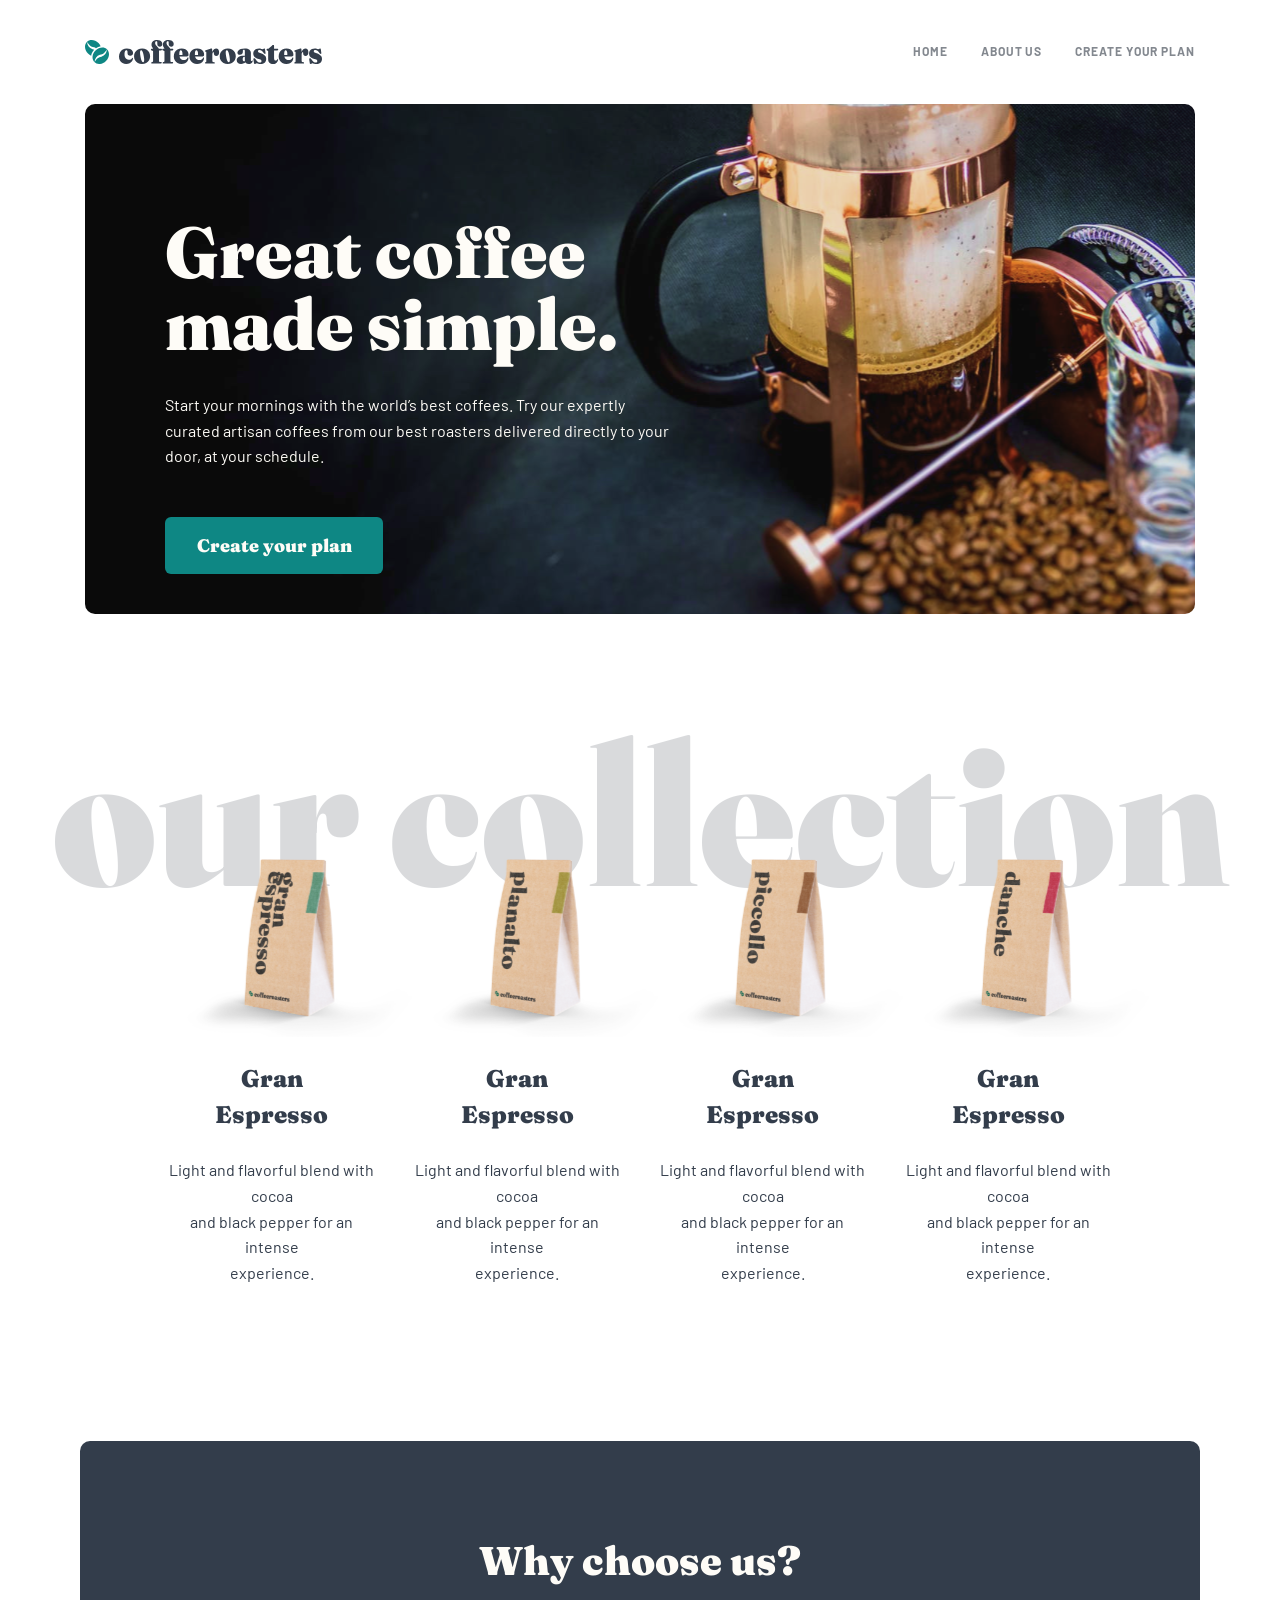
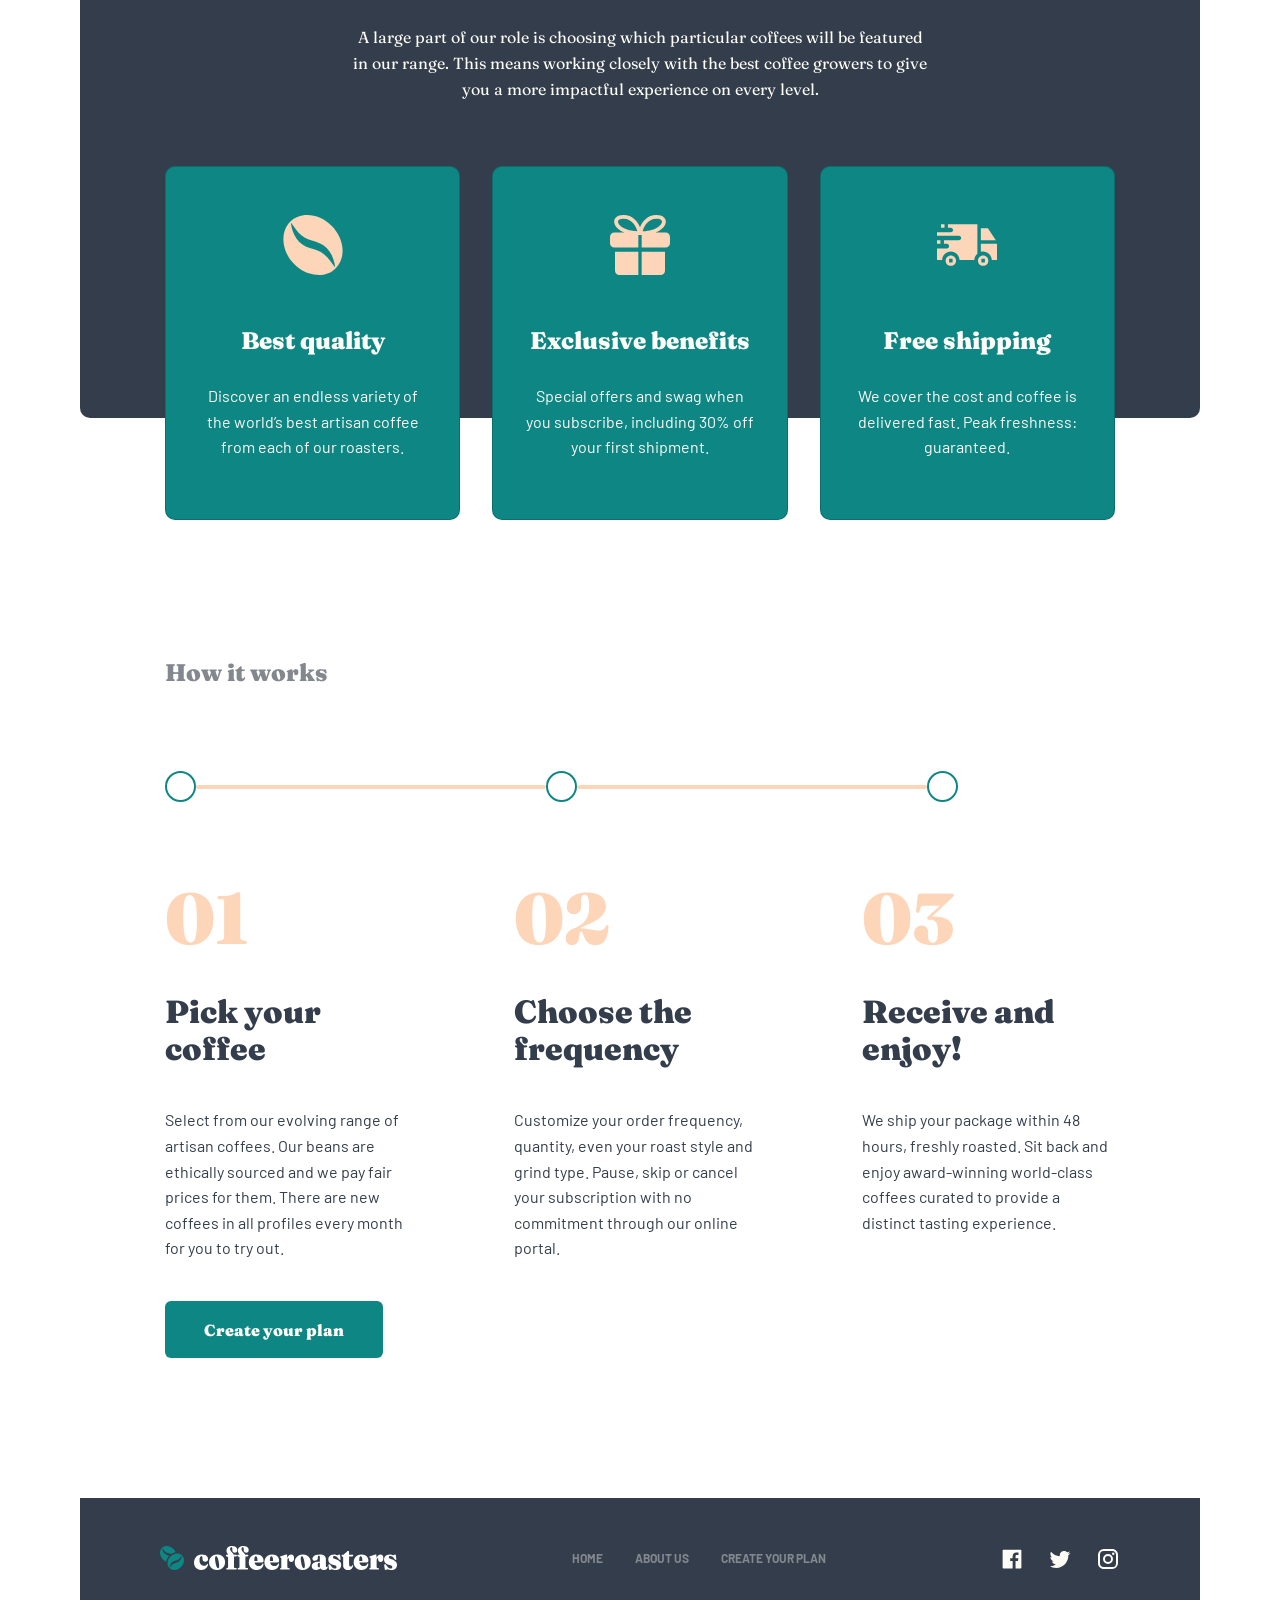
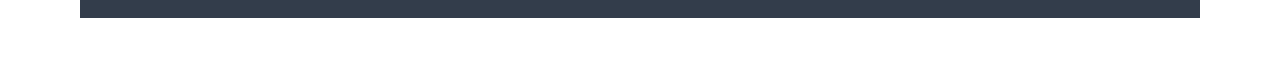
==== index.html @ 0d8c2d9e "first cpmmit" ====
<!DOCTYPE html>
<html lang="en">
<head>
    <meta charset="UTF-8">
    <meta name="viewport" content="width=device-width, initial-scale=1.0">
    <title>HOME</title>
    <link rel="stylesheet" href="https://cdn.jsdelivr.net/npm/bootstrap@5.3.3/dist/css/bootstrap.min.css">
    <link rel="stylesheet" href="./style/style.css">
</head>
<body>
    <header>
        <img src="./images/Logo.svg" alt="">
        <nav>
            <a href="./index.html">HOME</a>
            <a href="./pages/About.html" target="_blank">ABOUT US</a>
            <a href="./pages/create.html" target="_blank">Create your plan</a>
        </nav>
        <svg xmlns="http://www.w3.org/2000/svg" width="1em" height="1em" viewBox="0 0 24 24">
            <path d="M0 0h24v24H0z" fill="none" />
            <path fill="none" stroke="currentColor" stroke-linecap="round" stroke-linejoin="round" stroke-width="2" d="M4 6h16M4 12h16M4 18h16" />
        </svg>

    </header>
    <!-- end header -->
    <section class="section-1">
        <img class="img-desktop-s1" src="./images/Bitmap.svg" alt="">
        <img class="img-992-s1" src="./images/ramdan.png" alt="">
        <img class="img-768-s1" src="./images/ramdan-2.png" alt="">
        <div>
            <h2>Great coffee <br> made simple.</h2>
            <p>Start your mornings with the world’s best coffees. Try our expertly <br> curated artisan coffees from our best roasters delivered directly to your <br> door, at your schedule.</p>
            <button>Create your plan</button>
        </div>
        
    </section>
    <!-- end section-1 -->
    <section class="section-2">
        <h2>our collection</h2>
        <div class="products">
            <div class="product">
                <img src="./images/Coffee01.svg" alt="">
                <div>
                    <h3>Gran Espresso</h3>
                    <p>Light and flavorful blend with cocoa <br> and black pepper for an intense <br> experience.</p>
                </div>
            </div>
            <div class="product">
                <img src="./images/Coffee02.svg" alt="">
                <div>
                    <h3>Gran Espresso</h3>
                    <p>Light and flavorful blend with cocoa <br> and black pepper for an intense <br> experience.</p>
                </div>
            </div>
            <div class="product">
                <img src="./images/Coffee03.svg" alt="">
                <div>
                    <h3>Gran Espresso</h3>
                    <p>Light and flavorful blend with cocoa <br> and black pepper for an intense <br> experience.</p>
                </div>
            </div>
            <div class="product">
                <img src="./images/Coffee04.svg" alt="">
                <div>
                    <h3>Gran Espresso</h3>
                    <p>Light and flavorful blend with cocoa <br> and black pepper for an intense <br> experience.</p>
                </div>
            </div>
        </div>
    </section>
    <!-- end section-2 -->
    <section class="section-3">
        <h2>Why choose us?</h2>
        <p class="p-section-3">A large part of our role is choosing which particular coffees will be featured <br>
            in our range. This means working closely with the best coffee growers to give <br>
            you a more impactful experience on every level.
        </p>
        <div class="parent ">
            <div class="card">
                <div><img src="./images/Shape.svg" alt=""></div>
                <div>
                    <h3>Best quality</h3>
                    <p>Discover an endless variety of the world’s  best artisan coffee from each of our roasters.</p>
                </div>
            </div>
            <div class="card">
                <div><img src="./images/gift.svg" alt=""></div>
                <div>
                    <h3>Exclusive benefits</h3>
                    <p>Special offers and swag when you subscribe, including 30% off your first shipment.</p>
                </div>
            </div>
            <div class="card">
                <div><img src="./images/Combined Shape.svg" alt=""></div>
                <div>
                    <h3>Free shipping</h3>
                    <p>We cover the cost and coffee is delivered fast. Peak freshness: guaranteed.</p>
                </div>
            </div>
        </div>

    </section>
    <!-- end section-3 -->
    <section class="section-4">
        <h2>How it works</h2>
        <div class="parent-1">
            <div class="div-1"></div>
            <div class="div-2"></div>
            <div class="div-1"></div>
            <div class="div-2"></div>
            <div class="div-1"></div>
        </div>
        <div class="parent-2">
            <div>
                <h1>01</h1>
                <h3>Pick your <br> coffee</h3>
                <p>Select from our evolving range of artisan coffees. Our beans are ethically sourced and we pay fair prices for them. There are new coffees in all profiles every month for you to try out.</p>

            </div>
            <div>
                <h1>02</h1>
                <h3>Choose the frequency</h3>
                <p>Customize your order frequency, quantity, even your roast style and grind type. Pause, skip or cancel your subscription with no commitment through our online portal.</p>

            </div>
            <div>
                <h1>03</h1>
                <h3>Receive and enjoy!</h3>
                <p>We ship your package within 48 hours, freshly roasted. Sit back and enjoy award-winning world-class coffees curated to provide a distinct tasting experience.</p>

            </div>
        </div>
        <button>Create your plan</button>
    </section>
    <!-- end section-4 -->
    <section class="section-5">
        <img src="./images/Footer Logo.svg" alt="">
        <nav>
            <a href="./index.html">HOME</a>
            <a href="./pages/About.html" target="_blank">ABOUT US</a>
            <a href="./pages/create.html" target="_blank">Create your plan</a>
        </nav>
        <div>
           <a href="https://www.facebook.com/" target="_blank">
                <svg xmlns="http://www.w3.org/2000/svg" width="1em" height="1em" viewBox="0 0 1024 1024">
                    <path d="M0 0h1024v1024H0z" fill="none" />
                    <path fill="currentColor" d="M880 112H144c-17.7 0-32 14.3-32 32v736c0 17.7 14.3 32 32 32h736c17.7 0 32-14.3 32-32V144c0-17.7-14.3-32-32-32m-92.4 233.5h-63.9c-50.1 0-59.8 23.8-59.8 58.8v77.1h119.6l-15.6 120.7h-104V912H539.2V602.2H434.9V481.4h104.3v-89c0-103.3 63.1-159.6 155.3-159.6c44.2 0 82.1 3.3 93.2 4.8v107.9z" />
                </svg>
            </a>
            <a href="https://x.com/home" target="_blank">
                <svg xmlns="http://www.w3.org/2000/svg" width="1em" height="1em" viewBox="0 0 24 24">
                    <path d="M0 0h24v24H0z" fill="none" />
                    <path fill="currentColor" d="M22.46 6c-.77.35-1.6.58-2.46.69c.88-.53 1.56-1.37 1.88-2.38c-.83.5-1.75.85-2.72 1.05C18.37 4.5 17.26 4 16 4c-2.35 0-4.27 1.92-4.27 4.29c0 .34.04.67.11.98C8.28 9.09 5.11 7.38 3 4.79c-.37.63-.58 1.37-.58 2.15c0 1.49.75 2.81 1.91 3.56c-.71 0-1.37-.2-1.95-.5v.03c0 2.08 1.48 3.82 3.44 4.21a4.2 4.2 0 0 1-1.93.07a4.28 4.28 0 0 0 4 2.98a8.52 8.52 0 0 1-5.33 1.84q-.51 0-1.02-.06C3.44 20.29 5.7 21 8.12 21C16 21 20.33 14.46 20.33 8.79c0-.19 0-.37-.01-.56c.84-.6 1.56-1.36 2.14-2.23" />
                </svg>
            </a>
            <a href="https://www.instagram.com/" target="_blank">
                <svg xmlns="http://www.w3.org/2000/svg" width="1em" height="1em" viewBox="0 0 24 24">
                    <path d="M0 0h24v24H0z" fill="none" />
                    <path fill="currentColor" d="M7.8 2h8.4C19.4 2 22 4.6 22 7.8v8.4a5.8 5.8 0 0 1-5.8 5.8H7.8C4.6 22 2 19.4 2 16.2V7.8A5.8 5.8 0 0 1 7.8 2m-.2 2A3.6 3.6 0 0 0 4 7.6v8.8C4 18.39 5.61 20 7.6 20h8.8a3.6 3.6 0 0 0 3.6-3.6V7.6C20 5.61 18.39 4 16.4 4zm9.65 1.5a1.25 1.25 0 0 1 1.25 1.25A1.25 1.25 0 0 1 17.25 8A1.25 1.25 0 0 1 16 6.75a1.25 1.25 0 0 1 1.25-1.25M12 7a5 5 0 0 1 5 5a5 5 0 0 1-5 5a5 5 0 0 1-5-5a5 5 0 0 1 5-5m0 2a3 3 0 0 0-3 3a3 3 0 0 0 3 3a3 3 0 0 0 3-3a3 3 0 0 0-3-3" />
                </svg>
            </a>
        </div>



    </section>
    <!-- end section-5 -->
    <script src="https://cdn.jsdelivr.net/npm/bootstrap@5.3.3/dist/js/bootstrap.min.js"></script>
</body>
</html>
---- style/style.css ----
@import url('https://fonts.googleapis.com/css2?family=Barlow:ital,wght@0,100;0,200;0,300;0,400;0,500;0,600;0,700;0,800;0,900;1,100;1,200;1,300;1,400;1,500;1,600;1,700;1,800;1,900&display=swap');
@import url('https://fonts.googleapis.com/css2?family=Fraunces:ital,opsz,wght@0,9..144,100..900;1,9..144,100..900&display=swap');
*{
    margin: 0;
    padding: 0;
    box-sizing: border-box;
}
:root{
    --color: #0E8784;
    --font:"Barlow", sans-serif;
    --font-2:"Fraunces", serif;
}
header{
    padding: 40px 85px;
    display: flex;
    justify-content: space-between;
    align-items: center;
}
header nav{
    display: flex;
    gap: 33px;
}
header nav a{
    text-decoration: none;
    font-family: var(--font);
    color: #83888F;
    font-size: 12px;
    font-weight: 700;
    line-height: 130%;
    letter-spacing: .92px;
    text-transform: uppercase;

}
header svg{
    display: none;
}
/* end header */
@media (max-width: 992px){
    header {
        padding: 40px 32px;
    }
}
@media (max-width: 768px){
    header {
        padding: 0 16px;
        padding-top: 24px;
        padding-bottom: 32px;
    }
    header nav{
        display: none;
        color: #333D4B;
    }
    header svg{
        display: block;
    }

}
/* end responsife header */
.section-1{
    width: 100%;
    padding: 0 85px;
    position: relative;
}
.img-992-s1{
    display: none;
}
.img-768-s1{
    display: none;
}
.section-1 img{
    width: 100%; 
    border-radius: 10px;  
}
.section-1 div{
    position: absolute;
    top: 0;
    left: 0;
    padding: 112px 0;
    padding-left: 165px;
    animation-name: animation-sectoin-1;
    animation-duration: 2s;
    animation-iteration-count: 2;
    animation-direction: alternate;
}
.section-1 div h2{
    font-family: var(--font-2);
    color: #FEFCF7;
    font-size: 72px;
    font-weight: 900;
    line-height: 100%;
    margin-bottom: 32PX;

}
.section-1 div P{
    font-family: var(--font);
    color: #FEFCF7;
    font-size: 16px;
    font-weight: 400;
    line-height: 160%;
    margin-bottom: 48PX;
}
.section-1 div button{
    width: 218px;
    height: 57px;
    font-family: var(--font-2);
    background-color: var(--color);
    color: #FEFCF7;
    font-size: 18px;
    font-weight: 900;
    line-height: 140%;
    margin-bottom: 48PX;
    text-align: center;
    border: none;
    border-radius: 6px;

}
.section-1 div button:hover{
    background-color:#FEFCF7 ;
    color: var(--color);
    border: 1.5px solid var(--color);
}
/* end section-1  */


@keyframes animation-sectoin-1{
    from{
        transform: translatey(100%);
        opacity: 0;
    }
    to{
        transform: translatey(0);
        opacity: 1;
    }
}
/* end animmation-section-1 */


@media (max-width: 992px){
    .section-1{
        padding: 0 32px; 
    }
    .section-1 img{
        height: 68vh;  
    }
    .section-1 div{  
        padding: 96px 0;
        padding-left: 80px;  
    }
    .section-1 div h2{ 
        font-size: 48px;
        margin-bottom: 32PX;
    }
    .img-992-s1{
        display: block;
    }
    .img-desktop-s1{
        display: none;
    }
    .img-768-s1{
        display: none;
    }
    
}
@media (max-width: 768px){
    .section-1{
        padding: 0 16px;
    }
    .section-1 img{
        height: 68vh;
    }
    .section-1 div{
        position: absolute;
        top: 50%;
        left: 45%;
        transform: translate(-50%, -50%);
        width: 100%;
        box-sizing: border-box;
        text-align: center;
        animation-name: animation-sectoin-6;
        animation-duration: 2s;
        animation-iteration-count: 2;
        animation-direction: alternate;
    }
    .section-1 div h2{
        font-size: 40px; 
        margin-bottom: 32PX;
    }
    .section-1 p{  
        margin-bottom: 40px;
    }
    .img-992-s1{
        display: none;
    }
    .img-desktop-s1{
        display: none;
    }
    .img-768-s1{
        display: block;
    }


}


/* end responsife section-1 */

.section-2 {
    
    position: relative;
    margin: 140px 165px;
}
.section-2 h2 {
    font-family: var(--font-2);
    font-weight: 900;
    line-height: 100%;
    font-size: 200px;
    text-align: center;
    position: absolute;
    top: -40px;
    left: 50%;
    transform: translateX(-50%);

    z-index: 1;

    color: #83888F;
    opacity: 0.3;

    white-space: nowrap;
    

    
}
.products {
    position: relative;
    z-index: 2;
    padding-top: 90px;
    display: flex;
    align-items: center;
    gap: 32px;
}
.product {
    width: calc((100% - 3 * 32px) / 4);
    text-align: center;
}
.product h3 {
    font-family: var(--font-2);
    color: #333D4B;
    font-size: 24px;
    font-weight: 900;
    line-height: 150%;
    margin-top: 48px;
    margin: 24px;
}
.product p {
    font-family: var(--font);
    color: #333D4B;
    font-size: 16px;
    font-weight: 400;
    line-height: 160%;
    
}

/* end section-2  */

@media (max-width: 992px){
    .section-2 {
    
        
        margin: 80px 32px;
    }
    .section-2 h2 {
        
        
        
        font-size: 112px;
        text-align: center;
        position: absolute;
        top: -5px;
        left: 50%;
        transform: translateX(-50%);

       

        

        

        
    }
    .products {
        
        padding-top: 35px;
        display: flex;
        transform: translateX(-30%);
        flex-direction: column;
        align-items: center;
        gap: 24px;
    }
    .product {
        
        display: flex;
        
        align-items: center;
        gap: 32px;
    }
    .product h3 {
        
        white-space: nowrap;

    }
    .product p {
       
        white-space: nowrap;
        
    }

}

@media (max-width: 768px){
    .section-2 {
    
        
        margin: 80px 16px;
    }
    .section-2 h2 {
        
        
        
        font-size: 40px;
        text-align: center;
        position: absolute;
        top: -5px;
        left: 50%;
        transform: translateX(-50%);

       

        

        

        
    }
    .products {
       
        padding-top: 30px;
        transform: translateX(-4px);
        
    }
    .product {
        
        display: flex;
        flex-direction: column;
        align-items: center;
        gap: 32px;
    }

}

/* end responsife section-2 */

.section-3 {
    
    background-color: #333D4B;
    margin: 0 80px;
    height: 577px;
    border-radius: 10px;
    margin-bottom: 237px;
}
.parent{
    padding: 0 85px;
    margin-top: 64px;
    display: flex;
    align-items: center;
    gap: 32px;
    
}
.section-3 h2{
    text-align: center;
    padding-top: 96px;
    font-family: var(--font-2);
    font-weight: 900;
    font-size: 40px;
    line-height: 120%;
    color: #FEFCF7;
}
.p-section-3 {
    text-align: center;
    padding-top: 32px;
    font-family: var(--font-2);
    font-weight: 400;
    font-size: 16px;
    line-height: 160%;
    color: #FEFCF7;
}
.card{
    width: calc((100% - 2 * 32px) / 3);
    background-color: var(--color);
    height: 354px;
    text-align: center;
    border-radius: 10px;
    padding: 48px 32px;
}

.card img {
    margin-bottom: 48px;
    width: 60px;
    height: 60px;
}
.card h3 {
    margin-bottom: 24px;
    color: #FEFCF7;
    font-family: var(--font-2);
    font-weight: 900;
    font-size: 24px;
    line-height: 150%;

}
.card p {
    
    color: #FEFCF7;
    font-family: var(--font);
    font-weight: 400;
    font-size: 16px;
    line-height: 160%;

}
/* end section-3  */
@media (max-width: 992px){
    .section-3 {
        margin: 0 32px;
        margin-bottom: 403px;
    }
    .parent{
        padding: 0 65.5px;
        margin-top: 64px;
        display: flex;
        flex-direction: column;
        align-items: center;
        gap: 24px;
    }
    .card{
        width: 100%;
        height: 188px;
        display: flex;
        flex-direction: row;
        align-items: center;
        gap: 48px;
        text-align: start;
        border-radius: 10px;
        padding: 40px 48px;
    }
    .card h3 {
        margin-bottom: 20px;
    }
    .card img {
        margin-bottom: 0px;
    }
    .section-3 h2{
        padding-top: 64px;
    }
    .p-section-3 {
        
        
    }
}
@media  (max-width: 768px){
    .section-3 { 
        margin: 0 32px;
    }
    .section-3 h2{
        padding-top: 64.2px;
    }
    .card{
        width: 280px;
        margin-bottom: 0px;
        height: 258.8px;
        padding: 24px 20px;
        display: block;
        margin-top: 0px;
        text-align: center;
    }
    .card img {
        margin-bottom: 24px;
        width: 60px;
        height: 60px;
    }
    .card h3 {
        margin-bottom: 12px;
    }
}
/* end responsife section-2 */
.section-4{
    padding: 0 165px;

}
.section-4 h2 {
    font-family: var(--font-2);
    font-weight: 900;
    font-size: 24px;
    line-height: 150%;
    color: #83888F;
}
.parent-1{
    margin: 80px 0;
    display: flex;
    align-items: center;
}
.parent-1 .div-1{
    width: 31px;
    height: 31px;
    border: 2px solid #0E8784 ;
    border-radius: 50%;
}
.parent-1 .div-2{
    width: 350px;
    height: 2px;
    border: 2px solid #FDD6BA;
    border-radius: 2px;
}
.section-4 .parent-2{
    margin-bottom: 64px;
    display: flex;
    align-items: center;
    gap: 96px;  
}
.section-4 .parent-2 div {
    width: 285px;
    height: 355px;
}
.section-4 .parent-2 h1 {
    font-family: var(--font-2);
    font-weight: 900;
    font-size: 72px;
    line-height: 100%;
    color: #FDD6BA;
    margin-bottom: 40px;
} 
.section-4 .parent-2 h3 {
    font-family: var(--font-2);
    font-weight: 900;
    font-size: 32px;
    line-height: 114%;
    color: #333D4B;
    margin-bottom: 40px;
} 
.section-4 .parent-2 p {
    font-family: var(--font);
    font-weight: 400;
    font-size: 16px;
    line-height: 160%;
    color: #333D4B;
    
} 
.section-4 button {
    width: 218px;
    height: 57px;
    background-color: #0E8784;
    border: none;
    border-radius: 6px;
    color: #FEFCF7;
    font-family: var(--font-2);
    font-weight: 900;
    font-size: 18;
    line-height: 140%;

}
/* end section-4  */
.section-4 button:hover {
    
    background-color: #FEFCF7;
    border: 1px solid #0E8784;
    color: #0E8784;
    cursor: pointer;
    

}
/* end section-4 button:hover */
@media (max-width: 992px){
    .section-4{
        margin-top: 403px;
        padding: 0 32px;
    }
    .parent-1 .div-2{
        width: 250px;
    }
    .section-4 .parent-2{
        margin-bottom: 64px;
        display: flex;
        align-items: center;
        gap: 20px;  
    }
    .section-4 .parent-2 div {
        width: calc((100% - 2 * 20) / 3);
        height: 381px;
    }
}
@media (max-width: 768px){
    .section-4{
        margin-top: 752px;
        padding: 0 16px;
    }
    .parent-1 {
        display: none;
    }
    .section-4 h2 {
        text-align: center;
        margin-bottom: 64px;
    }
    .section-4 .parent-2{
        margin-bottom: 120px;
        display: flex;
        flex-direction: column;
        align-items: center;
        gap: 120px;  
        text-align: center;
    }
    .section-4 .parent-2 div {
        width: 343px;
        height: 260px;
    }
    .section-4 button {
        display: block;
        margin: 0 auto;
        
    }

}

/* end responsife section-4 */

.section-5{
    margin: 0 80px;
    height: 120px;
    padding: 48px 80px;
    margin-top: 140px;
    margin-bottom: 40px;
    display: flex;
    align-items: center;
    justify-content: space-between;
    background-color: #333D4B;
    
}
.section-5 nav {
    display: flex;
    align-items: center;
    gap: 32px;

}
.section-5 nav a{
    font-family: var(--font);
    font-size: 12px;
    font-weight: 700;
    line-height: 130%;
    color: #83888F;
    text-transform: uppercase;
    text-decoration: none;
}
.section-5 div {
    display: flex;
    align-items: center;
    gap: 24px;
}
.section-5 svg {
    width: 24px;
    height: 24px;
    color: #FEFCF7;
   
}
/* end section-5  */
@media (max-width: 992px){
    .section-5{
        margin: 0 32px;
        height: 100px;
        padding: 48px 20px;
        margin-top: 80px;
        margin-bottom: 40px;
    }
}
@media (max-width: 768px){
    .section-5{
        margin: 0 16px;
        height: 180px;
        padding: 40px 43px;
        margin-top: 80px;
        margin-bottom: 24px;
        display: flex;
        flex-direction: column;
        align-items: center;
        gap: 24px;
    }
}
/* end responsife section-5 */


/* start page about  */

.section-6{
    width: 100%;
    padding: 0 85px;
    position: relative;
}
.section-6 img{
    width: 100%;
    border-radius: 10px;
}
.section-6 div{
    position: absolute;
    top: 0;
    left: 0;
    padding-top: 140px;
    padding-bottom: 134px;
    padding-left: 165px;
    animation-name: animation-sectoin-1;
    animation-duration: 2s;
    animation-iteration-count: 2;
    animation-direction: alternate;
}
.section-6 div h2{
    font-family: var(--font-2);
    color: #FEFCF7;
    font-size: 40px;
    font-weight: 900;
    line-height: 120%;
    margin-bottom: 24PX;

}
.section-6 div P{
    font-family: var(--font);
    color: #FEFCF7;
    font-size: 16px;
    font-weight: 400;
    line-height: 160%;
    margin-bottom: 48PX;

}
.img-992-s6{
    display: none;
}
.img-768-s6{
    display: none;
}
.p-768-s6{
    display: none;
}
.p-992-s6{
    display: block;
}
/* end section-6  */

@media (max-width: 992px){
    .section-6{
        padding: 0 32px;  
    }
    .section-6 img{
        height: 68vh;
    }
    .section-6 div{  
        padding: 113.5px 0;
        padding-left: 80px; 
    }
    .section-6 div h2{  
        font-size: 32px;
    }
    .img-disktop-s6{
        display: none;
    }
    .img-992-s6{
        display: block;
    }
    .img-768-s6{
        display: none;
    }
    .p-768-s6{
        display: none;
    }
    .p-992-s6{
        display: block;
    }
}
@media (max-width: 768px){
    .section-6{
        
        padding: 0 16px;
        
    }
    .section-6 img{
        height: 68vh;
        
    }
    
    .section-6 div{
        position: absolute;
        top: 50%;
        left: 50%;
        transform: translate(-50%, -50%);
        width: 100%;
        padding: 93px 20px;
        text-align: center;
        animation-name: animation-sectoin-6;
        animation-duration: 2s;
        animation-iteration-count: 2;
        animation-direction: alternate;
    }
    .section-6 div h2{   
        font-size: 28px;
    }
    .img-disktop-s6{
        display: none;
    }
    .img-992-s6{
        display: none;
    }
    .img-768-s6{
        display: block;
    }
    .p-992-s6{
        display: none;
    }
    .p-768-s6{
        display: block;
    }
}
@keyframes animation-sectoin-6{
    from{
        transform: translate(-50%, calc(-50% + 100px));
        opacity: 0;
    }
    to{
        transform: translate(-50%, -50%);
        opacity: 1;
    }
}
/* end responsife section-6 */
.section-7{
    width: 100%;
    padding: 230px 165px;
    display: flex;
    align-items: center;
    gap: 125px;

}
.section-7 .img-992{
    display: none;
}
.section-7 .img-768{
    display: none;
}
.section-7 h2 {
    margin-bottom: 32px;
    color: #333D4B;
    font-family: var(--font-2);
    font-weight: 900;
    font-size: 40px;
    line-height: 120%;
}
.section-7 p{
    color: #333D4B;
    font-family: var(--font);
    font-weight: 400;
    font-size: 16px;
    line-height: 160%;
}
.section-7 .p-992{
    display: none;
}
.section-7 .p-768{
    display: none;
}
/* end section-7  */
@media (max-width: 992px){
    .section-7{
        padding: 96px 32px;
        display: flex;
        align-items: center;
        gap: 48px;

    }
    .section-7 .img-desktop{
        display: none;
    }
    .section-7 .img-992{
        display: block;
    }
    .section-7 .p-desktop{
        display: none;
    }
    .section-7 .p-992{
        display: block;
    }
}
@media (max-width: 768px){
    .section-7{
        padding: 80px 16px;
        display: flex;
        flex-direction: column;
        align-items: center;
        gap: 48px;

    }
    .section-7 .img-desktop{
        display: none;
    }
    .section-7 .img-992{
        display: none;
    }
    .section-7 .img-768{
        display: block;
    }
    .section-7 .p-desktop{
        display: none;
    }
    .section-7 .p-992{
        display: none;
    }
    .section-7 .p-768{
        display: block;
        text-align: center;
    }
    
}
/* end responsife section-7 */
.section-8{
    position: relative;
    margin-bottom: 140px;
}
.div-3 {
    height: 434px;
    background-color: #2C343E;
    margin: 0 80px;
    padding: 112px 80px;
    border-radius: 10px;
    position: relative;
   

}
.section-8 h2 {
    font-family: var(--font-2);
    font-size: 40px;
    font-weight: 900;
    line-height: 120%;
    color: #FEFCF7;
    margin-bottom: 32px;
}
.section-8 p {
    font-family: var(--font);
    font-size: 16px;
    font-weight: 400;
    line-height: 160%;
    color: #FEFCF7;
    
}
.section-8 img {
    
    position: absolute;
    top: -88px;
    right: 0;
    padding-right: 165px;
    
}
.img-992-s8{
    display: none;
}
.img-768-s8{
    display: none;
}
/* end section-8 */
@media (max-width: 992px){
    .section-8{
        margin-top: 320px;
        margin-bottom: 96px;
    }
    .div-3 {
        height: 399px;
        margin: 0 32px;
        text-align: center;
    }
    .img-768-s8{
        display: none;
    }
    .img-desktop-s8{
        display: none;
    }
    .img-992-s8{
        display: block;
    }
    .section-8 img {
    
        position: absolute;
        top: -240px;
        left: 50%;
        transform: translateX(-39%);
        
    }

}
@media (max-width: 768px){
    .section-8{
        margin-top: 162px;
        margin-bottom: 80px;
    }
    .div-3 {
        height: 514px;
        margin: 0 16px;
        text-align: center;
    }
    .img-768-s8{
        display: block;
    }
    .img-desktop-s8{
        display: none;
    }
    .img-992-s8{
        display: none;
    }
    .section-8 img {
        position: absolute;
        top: -112px;
        left: 50%;
        transform: translateX(-34%);
    }
}
/* end responsife section-8 */
.section-9{
    padding: 0 197.5px;
    margin-bottom: 140px;
}
.section-9 h2{
    font-family: var(--font-2);
    font-weight: 900;
    font-size: 24px;
    line-height: 150%;
    color: #83888F;
    margin-bottom: 64px;
}
.section-9 h1{
    margin-top: 40px;
    margin-bottom: 24px;
    font-family: var(--font-2);
    font-weight: 900;
    font-size: 32px;
    line-height: 114%;
    color: #333D4B;
    white-space: nowrap;
}
.section-9 h3{
    font-family: var(--font);
    font-weight: 400;
    font-size: 16px;
    line-height: 160%;
    color: #333D4B;
}
.div-4{
    display: flex;
    align-items: center;
    gap: 96px;
}
.div-4 div{
    width: calc((100% - 2 * 96px) / 3);
    
}
/* end section-9 */
@media (max-width: 992px){
    .section-9{
        padding: 0 32px;
        margin-bottom: 96px;
    }
    .div-4{
        display: flex;
        align-items: center;
        gap: 67.5px;
        
    }
    .div-4 div{
        width: calc((100% - 2 * 67.5px) / 3);
        
    }

}
@media (max-width: 768px){
    .section-9{
        padding: 0 16px;
        margin-bottom: 80px;
    }
    .section-9 h2{
        text-align: center;
    }
    .div-4{
        display: flex;
        flex-direction: column;
        align-items: center;
        gap: 24px;
        text-align: center;
    }
    .section-9 h1{
        margin-top: 40px;
        margin-bottom: 24px;
        font-family: var(--font-2);
        font-weight: 900;
        font-size: 32px;
        line-height: 114%;
        color: #333D4B;
        white-space: nowrap;
    }
    
}
/* end responsife section-9 */

/* start page Create your plan  */

.section-10{
    width: 100%;
    padding: 0 80px;
    position: relative;
}
.section-10 img{
    width: 100%;
    border-radius: 15px;
}
.section-10 div{
    position: absolute;
    top: 0;
    left: 0;
    padding: 140px 0;
    padding-left: 160px;
    animation-name: animation-sectoin-1;
    animation-duration: 2s;
    animation-iteration-count: 2;
    animation-direction: alternate;
}
.section-10 div h2{
    font-family: var(--font-2);
    color: #FEFCF7;
    font-size: 72px;
    font-weight: 900;
    line-height: 100%;
    margin-bottom: 32PX;

}
.section-10 div P{
    font-family: var(--font);
    color: #FEFCF7;
    font-size: 16px;
    font-weight: 400;
    line-height: 160%;

}
.img-992-s10{
    display: none;
}
.img-768-s10{
    display: none;
}
.p-disktop-s10{
    display: block;
}
.p-768-s10{
     display: none;
}
/* end section-10  */

@media (max-width: 992px){
    .section-10{
        padding: 0 32px;  
    }
    .section-10 img{
        height: 68vh;
    }
    .section-10 div{
        
        padding: 140px 0;
        padding-left: 80px;
        
    }
    
    .img-disktop-s10{
        display: none;
    }
    .img-992-s10{
        display: block;
    }
    .img-768-s10{
        display: none;
    }

}
@media (max-width: 768px){
    .section-10{
        
        padding: 0 16px;
        
    }
    .section-10 img{
        height: 68vh;
        
    }
    .section-10 div{
        position: absolute;
        top: 50%;
        left: 50%;
        transform: translate(-50%, -50%);
        width: 100%;
        padding: 80px 40px;
        text-align: center;
        animation-name: animation-sectoin-6;
        animation-duration: 2s;
        animation-iteration-count: 2;
        animation-direction: alternate;
    }
    .section-10 div h2{   
        font-size: 40px;
        margin-bottom: 20px;
    }
    .img-disktop-s10{
        display: none;
    }
    .img-992-s10{
        display: none;
    }
    .img-768-s10{
        display: block;
    }
    .p-768-s10{
        display: block;
    }
    .p-disktop-s10{
        display: none;
    }
}
/* end responsife section-10 */
.section-11{
    margin: 140px 80px;
    height: 90vh;
    background-color: #333D4B;
    
}
.parent-3{
    padding-top: 96px;
    padding-left: 80px;
    display: flex;
    align-items: center;
    position: relative;
    gap: 349px;
}
.parent-3 .div-5{
    width: 31px;
    height: 31px;
    border: 2px solid #0E8784 ;
    border-radius: 50%;
}
.parent-3 .div-6{
    width: 760px;
    height: 2px;
    border: 2px solid #FDD6BA;
    border-radius: 2px;
    position: absolute;
    margin-left: 15px;
}
.section-11 .parent-4{
    margin-top: 64px;
    padding-left: 80px;
    display: flex;
    align-items: center;
    gap: 95px;  
}
.section-11 .parent-4 div {
    width: 285px;
    height: 355px;
}
.section-11 .parent-4 h1 {
    font-family: var(--font-2);
    font-weight: 900;
    font-size: 72px;
    line-height: 100%;
    color: #FDD6BA;
    margin-bottom: 40px;
} 
.section-11 .parent-4 h3 {
    font-family: var(--font-2);
    font-weight: 900;
    font-size: 32px;
    line-height: 114%;
    color: #FEFCF7;
    margin-bottom: 40px;
} 
.section-11 .parent-4 p {
    font-family: var(--font);
    font-weight: 400;
    font-size: 16px;
    line-height: 160%;
    color: #FEFCF7;  
} 
/* end section-11 */
@media (max-width: 992px){
    .section-11{
        margin: 80px 32px;
        height: 90vh;
        background-color: #333D4B;
    }
    .parent-3{
        padding-top: 64px;
        padding-left: 32px;
        display: flex;
        align-items: center;
        position: relative;
        gap: 320px;
    }
    
    .parent-3 .div-6{
        width: 700px;
    }
    .section-11 .parent-4{
        margin-top: 64px;
        padding-left: 32px;
        display: flex;
        align-items: center;
        gap: 32px;  
    }
    .section-11 .parent-4 div {
        width: calc((100% - 2 * 32px) / 3);
        height: 401px;
    }
     .section-11 .parent-4 h1 {
        margin-bottom: 24px;
    } 
    .section-11 .parent-4 h3 {
        margin-bottom: 24px;
    } 
}
@media (max-width: 768px){
    .section-11{
        margin: 64px 16px;
        height: 100%;
    }
    .parent-3{
       display: none;
    }
    .section-11 .parent-4{
        padding: 48px 16px;
        display: flex;
        flex-direction: column;
        align-items: center;
        gap: 40px;
        text-align: center;  
    }
    .section-11 .parent-4 div {
        width: 311px;
        height: 323px;
    }
    .section-11 .parent-4 h1 {
        margin-bottom: 24px;
    } 
    .section-11 .parent-4 h3 {
        margin-bottom: 24px;
    } 
}
/* end responsife section-11 */

.section-12{
    padding: 0px 165px;
    margin-bottom: 140px;
    display: flex;
    align-items: flex-start;
    gap: 128px;
}
.div-7-active{
    width: 300px;
    display: flex;
    align-items: center;
    gap: 24px;
    border-bottom:1px solid #83888F ;
    padding: 24px 0;
}
.div-7-active h1{
    font-family: var(--font-2);
    font-weight: 900;
    font-size: 24px;
    line-height: 150%;
    color: #0E8784;
}
.div-7-active h2{
    font-family: var(--font-2);
    font-weight: 900;
    font-size: 24px;
    line-height: 150%;
    color: #333D4B;
}
.div-7{
    width: 251px;
    display: flex;
    align-items: center;
    gap: 24px;
    border-bottom:1px solid #83888F ;
    padding: 24px 0;
    
}
.div-7 h1{
    font-family: var(--font-2);
    font-weight: 900;
    font-size: 24px;
    line-height: 150%;
    color: #83888F;
}
.div-7 h2{
    font-family: var(--font-2);
    font-weight: 900;
    font-size: 24px;
    line-height: 150%;
    color: #83888F;
}
.div-8{
    display: flex;
    align-items: center;
    justify-content: space-between;
    margin-bottom: 48px;
}
.div-8 h1{
    font-family: var(--font-2);
    font-weight: 900;
    font-size: 40px;
    line-height: 120%;
    color: #83888F;
    width: 712px;
}
.div-8 svg{
    color: var(--color);
}
.div-9{
    margin-bottom: 80px;
    display: flex;
    align-items: center;
    gap: 23px;

}
.one{
    animation: fromLeft 1s;
}

.two{
    animation: fromRight 1s;
}

.three{
    animation: fromLeft 1s;
}

.div-9-four{
    animation: fromRight 1s;
}

.div-9-five{
    animation: fromLeft 1s;
}

@keyframes fromLeft{
    from{
        transform: translateX(-100px);
        opacity: 0;
    }
    to{
        transform: translateX(0);
        opacity: 1;
    }
}

@keyframes fromRight{
    from{
        transform: translateX(100px);
        opacity: 0;
    }
    to{
        transform: translateX(0);
        opacity: 1;
    }
}

.div-9 div{
    width: calc((100% - 2 * 23px) / 3);
    height: 202px;
    background-color: #F4F1EB;
    padding: 32px 24px;
    border-radius: 8px;
}
.div-9 div h2{
    font-family: var(--font-2);
    font-weight: 900;
    font-size: 24px;
    line-height: 150%;
    color: #333D4B;
    margin-bottom: 24px;
}
.div-9 div p{
    font-family: var(--font);
    font-weight: 400;
    font-size: 16px;
    line-height: 160%;
    color: #333D4B;
}
.div-9:not(.div-9-four):not(.div-9-five) > div:nth-child(2):hover{
    background-color: var(--color);
}
.div-9:not(.div-9-four):not(.div-9-five) > div:nth-child(2):hover h2,
.div-9:not(.div-9-four):not(.div-9-five) > div:nth-child(2):hover p{
    color: #FEFCF7;
}
.div-9-four > div:nth-child(3):hover{
    background-color: var(--color);
}
.div-9-four > div:nth-child(3):hover h2,
.div-9-four > div:nth-child(3):hover p{
    color: #FEFCF7;
}
.div-9-five > div:nth-child(1):hover{
    background-color: var(--color);
}
.div-9-five > div:nth-child(1):hover h2,
.div-9-five > div:nth-child(1):hover p{
    color: #FEFCF7;
}
.div-10{
    display: flex;
    justify-content: space-between;
    align-items: center;
    color: var(--color);
}
.div-10 svg{
    margin-bottom: 30px;
}
.h-1{
    margin-bottom: 48px;
    font-family: var(--font-2);
    font-weight: 900;
    font-size: 40px;
    line-height: 120%;
    color: #83888F;
    width: 712px;
}
.div-11 {
    background-color: #2C343E;
    height: 202px;
    margin-bottom: 48px;
    border-radius: 8px;
}
.div-11 h3 {
    font-family: var(--font);
    font-weight: 400;
    font-size: 16px;
    line-height: 160%;
    color: #FFFFFF;
    padding-top: 48px;
    padding-left: 64px;
    margin-bottom: 8px;
    text-transform: uppercase;
}
.div-11 p {
    font-family: var(--font-2);
    font-weight: 900;
    font-size: 24px;
    line-height: 150%;
    color: #FFFFFF;
    padding: 0 64px;
    text-transform: uppercase;
}
.div-11 span {
    color: var(--color);
}
.parent-5 button {
    width: 218px;
    height: 57px;
    display: block;
    margin-left: auto;
    background-color: var(--color);
    border: none;
    border-radius: 6px;
    font-family: var(--font-2);
    font-weight: 900;
    font-size: 18px;
    line-height: 140%;
    color: #FFFFFF;
}
.parent-5 button:hover{
    background-color: #FFFFFF;
    color: var(--color);
    border: 1px solid var(--color);
}
/* end section-12 */
@media(max-width: 992px){
    .section-12{
        padding: 0px 32px;
        margin-bottom: 80px;
        display: flex;
        flex-direction: column;
        align-items: flex-start;
        gap: 64px;
    }
    .div-7-active{
        width: 920px;
    }
    .div-7{
        width: 920px;
        
    }
}
@media (max-width: 768px){
    .section-12{
        padding: 0px 16px;
        margin-bottom: 64px;
        display: flex;
        flex-direction: column;
        align-items: flex-start;
        gap: 64px;
    }
    .div-7-active{
        width: 715px;
    }
    .div-7{
        width: 715px;
    }
    .div-9{
        margin-bottom: 48px;
        display: flex;
        flex-direction: column;
        align-items: center;
        gap: 16px;
    }
    .div-9 div{
        width: 100%;
        height: 202px;
        background-color: #F4F1EB;
        padding: 32px 24px;
        border-radius: 8px;
    }
}
/* end responsife section-12 */
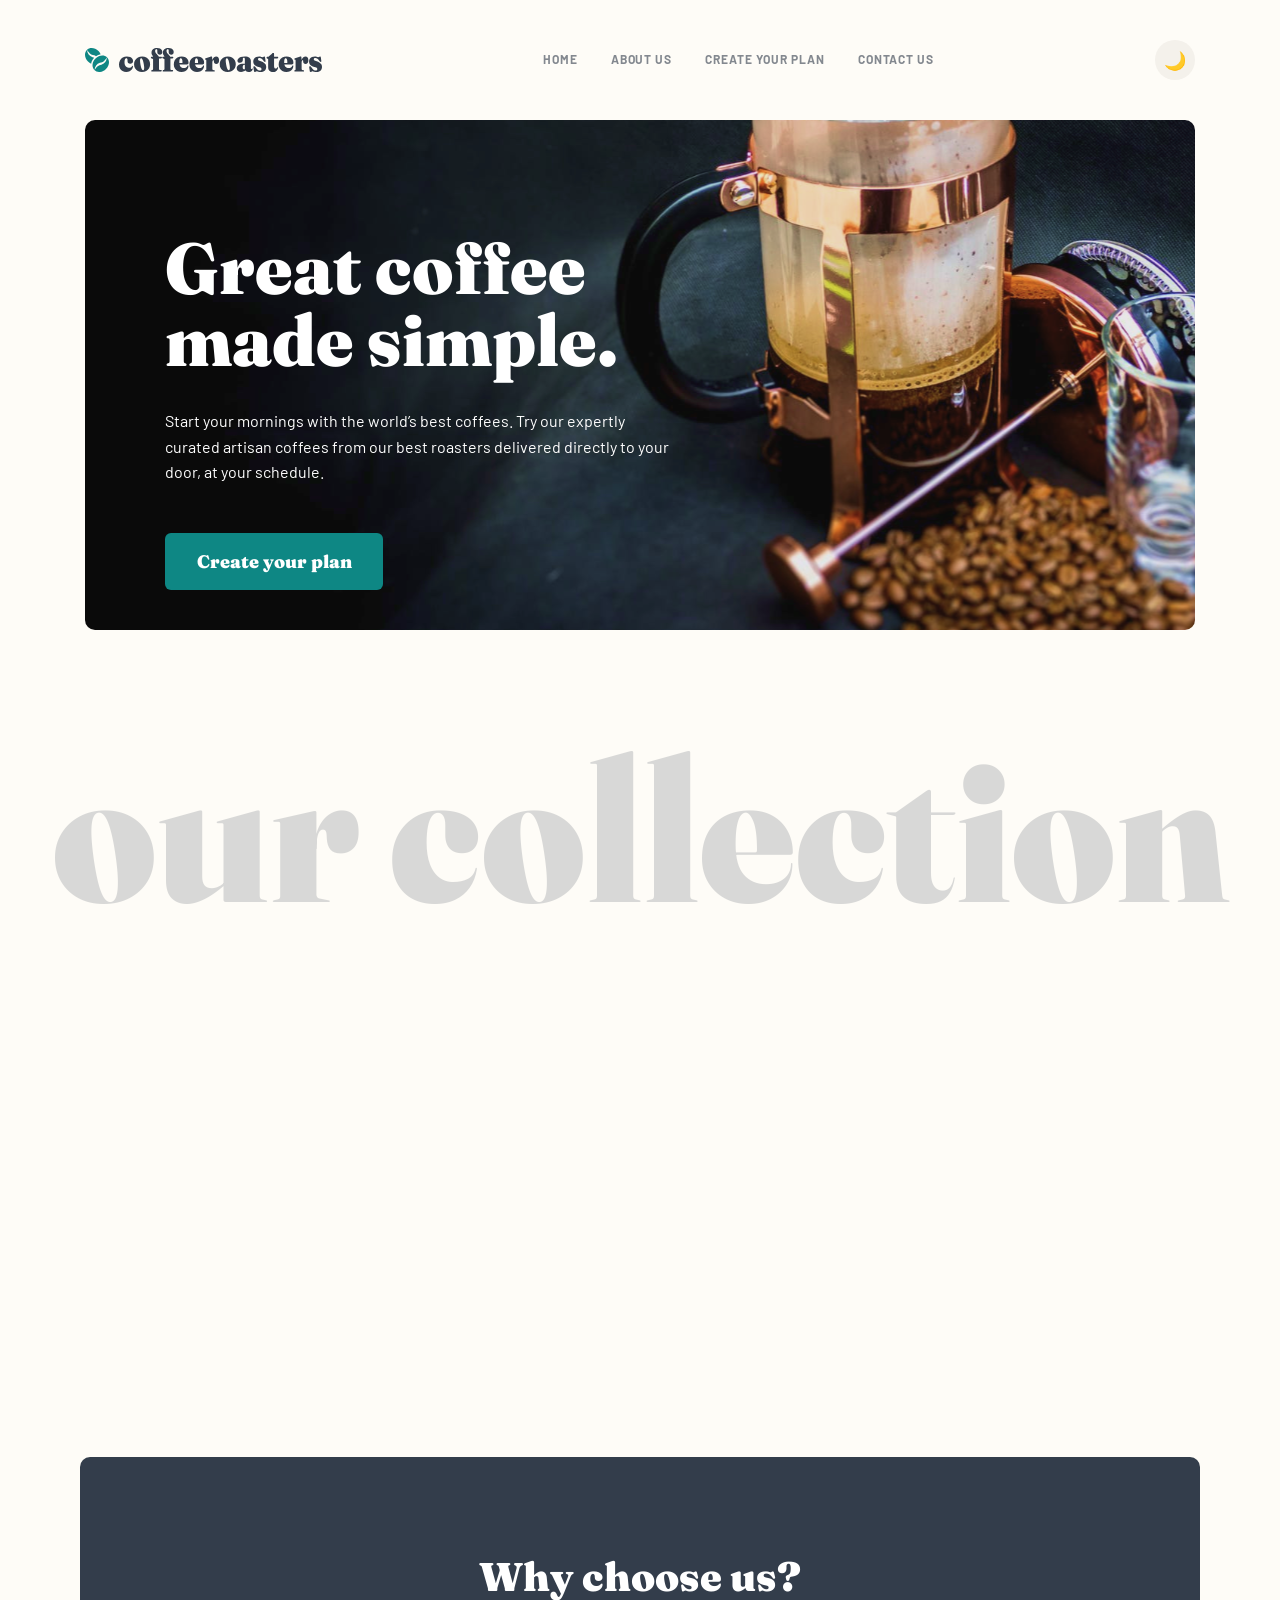
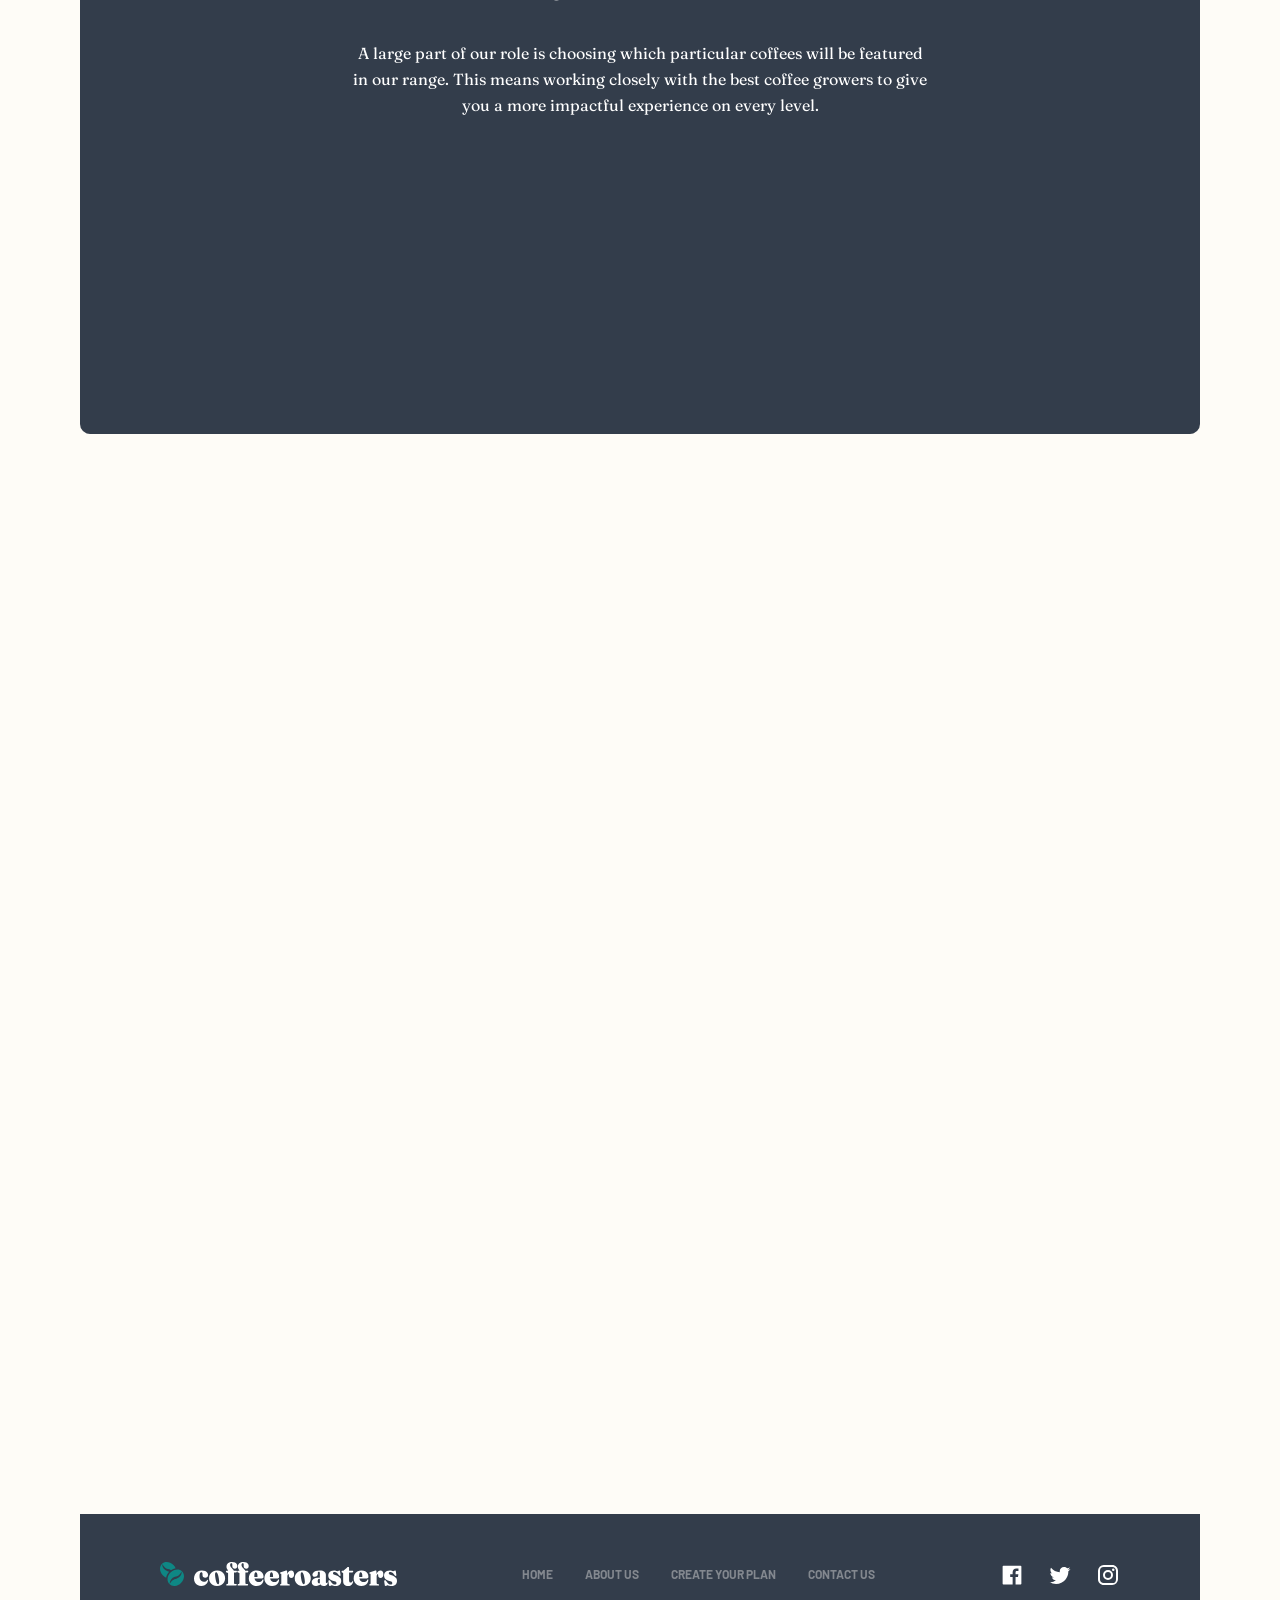
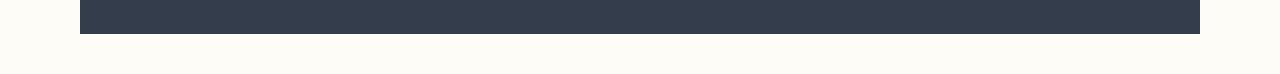
==== commit 39349a4f: "Update project" ====
--- a/index.html
+++ b/index.html
@@ -6,15 +6,20 @@
     <title>HOME</title>
     <link rel="stylesheet" href="https://cdn.jsdelivr.net/npm/bootstrap@5.3.3/dist/css/bootstrap.min.css">
     <link rel="stylesheet" href="./style/style.css">
+    <link rel="stylesheet" href="https://unpkg.com/aos@2.3.4/dist/aos.css">
 </head>
+<!-- <button id="topBtn">↑</button> -->
 <body>
+    <button id="topBtn">↑</button>
     <header>
         <img src="./images/Logo.svg" alt="">
         <nav>
             <a href="./index.html">HOME</a>
             <a href="./pages/About.html" target="_blank">ABOUT US</a>
             <a href="./pages/create.html" target="_blank">Create your plan</a>
+            <a href="./pages/Contact Us.html" target="_blank">Contact Us</a>
         </nav>
+        <button id="darkBtn">🌙</button>
         <svg xmlns="http://www.w3.org/2000/svg" width="1em" height="1em" viewBox="0 0 24 24">
             <path d="M0 0h24v24H0z" fill="none" />
             <path fill="none" stroke="currentColor" stroke-linecap="round" stroke-linejoin="round" stroke-width="2" d="M4 6h16M4 12h16M4 18h16" />
@@ -22,7 +27,7 @@
 
     </header>
     <!-- end header -->
-    <section class="section-1">
+    <section class="section-1 " >
         <img class="img-desktop-s1" src="./images/Bitmap.svg" alt="">
         <img class="img-992-s1" src="./images/ramdan.png" alt="">
         <img class="img-768-s1" src="./images/ramdan-2.png" alt="">
@@ -37,31 +42,31 @@
     <section class="section-2">
         <h2>our collection</h2>
         <div class="products">
-            <div class="product">
+            <div class="product" data-aos="fade-right" data-aos-duration="1000"  data-aos-delay="100">
                 <img src="./images/Coffee01.svg" alt="">
                 <div>
                     <h3>Gran Espresso</h3>
                     <p>Light and flavorful blend with cocoa <br> and black pepper for an intense <br> experience.</p>
                 </div>
             </div>
-            <div class="product">
+            <div class="product"  data-aos="fade-left" data-aos-duration="1000" data-aos-delay="300">
                 <img src="./images/Coffee02.svg" alt="">
                 <div>
-                    <h3>Gran Espresso</h3>
+                    <h3>Planalto</h3>
                     <p>Light and flavorful blend with cocoa <br> and black pepper for an intense <br> experience.</p>
                 </div>
             </div>
-            <div class="product">
+            <div class="product" data-aos="fade-right" data-aos-duration="1000" data-aos-delay="500">
                 <img src="./images/Coffee03.svg" alt="">
                 <div>
-                    <h3>Gran Espresso</h3>
+                    <h3>Piccollo</h3>
                     <p>Light and flavorful blend with cocoa <br> and black pepper for an intense <br> experience.</p>
                 </div>
             </div>
-            <div class="product">
+            <div class="product" data-aos="fade-left" data-aos-duration="1000" data-aos-delay="700">
                 <img src="./images/Coffee04.svg" alt="">
                 <div>
-                    <h3>Gran Espresso</h3>
+                    <h3>Danche</h3>
                     <p>Light and flavorful blend with cocoa <br> and black pepper for an intense <br> experience.</p>
                 </div>
             </div>
@@ -75,21 +80,21 @@
             you a more impactful experience on every level.
         </p>
         <div class="parent ">
-            <div class="card">
+            <div class="card" data-aos="fade-up" data-aos-delay="100">
                 <div><img src="./images/Shape.svg" alt=""></div>
                 <div>
                     <h3>Best quality</h3>
                     <p>Discover an endless variety of the world’s  best artisan coffee from each of our roasters.</p>
                 </div>
             </div>
-            <div class="card">
+            <div class="card" data-aos="fade-up" data-aos-delay="300">
                 <div><img src="./images/gift.svg" alt=""></div>
                 <div>
                     <h3>Exclusive benefits</h3>
                     <p>Special offers and swag when you subscribe, including 30% off your first shipment.</p>
                 </div>
             </div>
-            <div class="card">
+            <div class="card" data-aos="fade-up" data-aos-delay="500">
                 <div><img src="./images/Combined Shape.svg" alt=""></div>
                 <div>
                     <h3>Free shipping</h3>
@@ -101,35 +106,35 @@
     </section>
     <!-- end section-3 -->
     <section class="section-4">
-        <h2>How it works</h2>
-        <div class="parent-1">
+        <h2 data-aos="fade-down" data-aos-duration="1000">How it works</h2>
+        <div class="parent-1" data-aos="zoom-in">
             <div class="div-1"></div>
             <div class="div-2"></div>
             <div class="div-1"></div>
             <div class="div-2"></div>
             <div class="div-1"></div>
         </div>
-        <div class="parent-2">
-            <div>
+        <div class="parent-2" >
+            <div data-aos="flip-left" data-aos-duration="800">
                 <h1>01</h1>
                 <h3>Pick your <br> coffee</h3>
                 <p>Select from our evolving range of artisan coffees. Our beans are ethically sourced and we pay fair prices for them. There are new coffees in all profiles every month for you to try out.</p>
 
             </div>
-            <div>
+            <div data-aos="flip-up"data-aos-duration="800">
                 <h1>02</h1>
                 <h3>Choose the frequency</h3>
                 <p>Customize your order frequency, quantity, even your roast style and grind type. Pause, skip or cancel your subscription with no commitment through our online portal.</p>
 
             </div>
-            <div>
+            <div data-aos="flip-right" data-aos-duration="800">
                 <h1>03</h1>
                 <h3>Receive and enjoy!</h3>
                 <p>We ship your package within 48 hours, freshly roasted. Sit back and enjoy award-winning world-class coffees curated to provide a distinct tasting experience.</p>
 
             </div>
         </div>
-        <button>Create your plan</button>
+        <button data-aos="zoom-in">Create your plan</button>
     </section>
     <!-- end section-4 -->
     <section class="section-5">
@@ -138,6 +143,7 @@
             <a href="./index.html">HOME</a>
             <a href="./pages/About.html" target="_blank">ABOUT US</a>
             <a href="./pages/create.html" target="_blank">Create your plan</a>
+            <a href="./pages/Contact Us.html" target="_blank">Contact Us</a>
         </nav>
         <div>
            <a href="https://www.facebook.com/" target="_blank">
@@ -165,5 +171,11 @@
     </section>
     <!-- end section-5 -->
     <script src="https://cdn.jsdelivr.net/npm/bootstrap@5.3.3/dist/js/bootstrap.min.js"></script>
+    <script src="./js/script.js"></script>
+    <script src="https://unpkg.com/aos@2.3.4/dist/aos.js"></script>
+
+    <script>
+        AOS.init();
+    </script>
 </body>
 </html>
--- a/style/style.css
+++ b/style/style.css
@@ -5,16 +5,50 @@
     padding: 0;
     box-sizing: border-box;
 }
+/* html,
+body {
+    overflow-x: hidden;
+} */
+body{
+    background-color: var(--main-bg);
+    transition: .3s;
+}
 :root{
-    --color: #0E8784;
+    --primary-color: #0E8784;
+    --main-bg: #FEFCF7;
+    --main-text: #333D4B;
+    --secondary-text: #83888F;
+    --card-bg: #F4F1EB;
+    --dark-bg: #333D4B;
+    --dark-bg-2: #2C343E;
+    --light-color: #FDD6BA;
+    --white-color: #FFFFFF;
+    --color: #DDD;
     --font:"Barlow", sans-serif;
     --font-2:"Fraunces", serif;
 }
+.dark-mode{
+    --main-bg: #121212;
+    --main-text:#E6E6E6;
+    --secondary-text:#A8A8A8;
+    --card-bg:#242424;
+    --dark-bg:#202A2F;
+    --dark-bg-2:#161D22;
+    --primary-color:#2FB5A9;
+    --light-color:#E5B99A;
+    --color:#444;
+}
+
 header{
     padding: 40px 85px;
     display: flex;
     justify-content: space-between;
     align-items: center;
+    transition: .3s;
+    position: sticky;
+    top: 0;
+    z-index: 1000;
+    background-color: var(--main-bg);
 }
 header nav{
     display: flex;
@@ -23,17 +57,22 @@
 header nav a{
     text-decoration: none;
     font-family: var(--font);
-    color: #83888F;
+    color: var(--secondary-text);
     font-size: 12px;
     font-weight: 700;
     line-height: 130%;
     letter-spacing: .92px;
     text-transform: uppercase;
-
+    transition: .3s;
 }
 header svg{
     display: none;
-}
+    color: var(--main-text);
+}
+nav a:hover{
+    color: var(--main-text);
+}
+
 /* end header */
 @media (max-width: 992px){
     header {
@@ -49,6 +88,9 @@
     header nav{
         display: none;
         color: #333D4B;
+    }
+    #darkBtn{
+        display: none;
     }
     header svg{
         display: block;
@@ -84,7 +126,7 @@
 }
 .section-1 div h2{
     font-family: var(--font-2);
-    color: #FEFCF7;
+    color: var(--white-color);
     font-size: 72px;
     font-weight: 900;
     line-height: 100%;
@@ -93,7 +135,7 @@
 }
 .section-1 div P{
     font-family: var(--font);
-    color: #FEFCF7;
+    color:  var(--white-color);
     font-size: 16px;
     font-weight: 400;
     line-height: 160%;
@@ -103,8 +145,8 @@
     width: 218px;
     height: 57px;
     font-family: var(--font-2);
-    background-color: var(--color);
-    color: #FEFCF7;
+    background-color: var(--primary-color);
+    color: var(--white-color);
     font-size: 18px;
     font-weight: 900;
     line-height: 140%;
@@ -115,9 +157,9 @@
 
 }
 .section-1 div button:hover{
-    background-color:#FEFCF7 ;
-    color: var(--color);
-    border: 1.5px solid var(--color);
+    background-color: var(--white-color);
+    color: var(--primary-color);
+    border: 1.5px solid var(--primary-color);
 }
 /* end section-1  */
 
@@ -222,7 +264,7 @@
 
     z-index: 1;
 
-    color: #83888F;
+    color: var(--secondary-text);
     opacity: 0.3;
 
     white-space: nowrap;
@@ -244,7 +286,7 @@
 }
 .product h3 {
     font-family: var(--font-2);
-    color: #333D4B;
+    color: var(--main-text);
     font-size: 24px;
     font-weight: 900;
     line-height: 150%;
@@ -253,7 +295,7 @@
 }
 .product p {
     font-family: var(--font);
-    color: #333D4B;
+    color: var(--main-text);
     font-size: 16px;
     font-weight: 400;
     line-height: 160%;
@@ -361,7 +403,7 @@
 
 .section-3 {
     
-    background-color: #333D4B;
+    background-color: var(--dark-bg);
     margin: 0 80px;
     height: 577px;
     border-radius: 10px;
@@ -382,7 +424,7 @@
     font-weight: 900;
     font-size: 40px;
     line-height: 120%;
-    color: #FEFCF7;
+    color: var(--white-color);
 }
 .p-section-3 {
     text-align: center;
@@ -391,11 +433,11 @@
     font-weight: 400;
     font-size: 16px;
     line-height: 160%;
-    color: #FEFCF7;
+    color: var(--white-color);
 }
 .card{
     width: calc((100% - 2 * 32px) / 3);
-    background-color: var(--color);
+    background-color: var(--primary-color);
     height: 354px;
     text-align: center;
     border-radius: 10px;
@@ -409,7 +451,7 @@
 }
 .card h3 {
     margin-bottom: 24px;
-    color: #FEFCF7;
+    color: var(--white-color);
     font-family: var(--font-2);
     font-weight: 900;
     font-size: 24px;
@@ -418,7 +460,7 @@
 }
 .card p {
     
-    color: #FEFCF7;
+    color: var(--white-color);
     font-family: var(--font);
     font-weight: 400;
     font-size: 16px;
@@ -499,7 +541,7 @@
     font-weight: 900;
     font-size: 24px;
     line-height: 150%;
-    color: #83888F;
+    color:  var(--secondary-text);
 }
 .parent-1{
     margin: 80px 0;
@@ -509,13 +551,13 @@
 .parent-1 .div-1{
     width: 31px;
     height: 31px;
-    border: 2px solid #0E8784 ;
+    border: 2px solid var(--primary-color) ;
     border-radius: 50%;
 }
 .parent-1 .div-2{
     width: 350px;
     height: 2px;
-    border: 2px solid #FDD6BA;
+    border: 2px solid var(--light-color);
     border-radius: 2px;
 }
 .section-4 .parent-2{
@@ -533,7 +575,7 @@
     font-weight: 900;
     font-size: 72px;
     line-height: 100%;
-    color: #FDD6BA;
+    color: var(--light-color);
     margin-bottom: 40px;
 } 
 .section-4 .parent-2 h3 {
@@ -541,7 +583,7 @@
     font-weight: 900;
     font-size: 32px;
     line-height: 114%;
-    color: #333D4B;
+    color: var(--main-text);
     margin-bottom: 40px;
 } 
 .section-4 .parent-2 p {
@@ -549,16 +591,16 @@
     font-weight: 400;
     font-size: 16px;
     line-height: 160%;
-    color: #333D4B;
+    color: var(--main-text);
     
 } 
 .section-4 button {
     width: 218px;
     height: 57px;
-    background-color: #0E8784;
+    background-color: var(--primary-color);
     border: none;
     border-radius: 6px;
-    color: #FEFCF7;
+    color: var(--white-color);
     font-family: var(--font-2);
     font-weight: 900;
     font-size: 18;
@@ -568,9 +610,9 @@
 /* end section-4  */
 .section-4 button:hover {
     
-    background-color: #FEFCF7;
-    border: 1px solid #0E8784;
-    color: #0E8784;
+    background-color: var(--white-color);
+    border: 1px solid var(--primary-color);
+    color: var(--primary-color);
     cursor: pointer;
     
 
@@ -638,7 +680,8 @@
     display: flex;
     align-items: center;
     justify-content: space-between;
-    background-color: #333D4B;
+    background-color: var(--dark-bg);
+    transition: .3s;
     
 }
 .section-5 nav {
@@ -652,7 +695,7 @@
     font-size: 12px;
     font-weight: 700;
     line-height: 130%;
-    color: #83888F;
+    color: var(--secondary-text);
     text-transform: uppercase;
     text-decoration: none;
 }
@@ -664,8 +707,11 @@
 .section-5 svg {
     width: 24px;
     height: 24px;
-    color: #FEFCF7;
+    color: var(--white-color);
    
+}
+.section-5 nav a:hover{
+    color: var(--white-color);
 }
 /* end section-5  */
 @media (max-width: 992px){
@@ -696,13 +742,17 @@
 /* start page about  */
 
 .section-6{
+    
     width: 100%;
     padding: 0 85px;
     position: relative;
+    
+    
 }
 .section-6 img{
     width: 100%;
     border-radius: 10px;
+    
 }
 .section-6 div{
     position: absolute;
@@ -718,7 +768,7 @@
 }
 .section-6 div h2{
     font-family: var(--font-2);
-    color: #FEFCF7;
+    color: var(--white-color);
     font-size: 40px;
     font-weight: 900;
     line-height: 120%;
@@ -727,7 +777,7 @@
 }
 .section-6 div P{
     font-family: var(--font);
-    color: #FEFCF7;
+    color: var(--white-color);
     font-size: 16px;
     font-weight: 400;
     line-height: 160%;
@@ -848,14 +898,14 @@
 }
 .section-7 h2 {
     margin-bottom: 32px;
-    color: #333D4B;
+    color: var(--main-text);
     font-family: var(--font-2);
     font-weight: 900;
     font-size: 40px;
     line-height: 120%;
 }
 .section-7 p{
-    color: #333D4B;
+    color: var(--main-text);
     font-family: var(--font);
     font-weight: 400;
     font-size: 16px;
@@ -926,7 +976,7 @@
 }
 .div-3 {
     height: 434px;
-    background-color: #2C343E;
+    background-color: var(--dark-bg-2);
     margin: 0 80px;
     padding: 112px 80px;
     border-radius: 10px;
@@ -939,7 +989,7 @@
     font-size: 40px;
     font-weight: 900;
     line-height: 120%;
-    color: #FEFCF7;
+    color:  var(--white-color);
     margin-bottom: 32px;
 }
 .section-8 p {
@@ -947,7 +997,7 @@
     font-size: 16px;
     font-weight: 400;
     line-height: 160%;
-    color: #FEFCF7;
+    color:  var(--white-color);
     
 }
 .section-8 img {
@@ -1030,7 +1080,7 @@
     font-weight: 900;
     font-size: 24px;
     line-height: 150%;
-    color: #83888F;
+    color: var(--secondary-text);
     margin-bottom: 64px;
 }
 .section-9 h1{
@@ -1040,7 +1090,7 @@
     font-weight: 900;
     font-size: 32px;
     line-height: 114%;
-    color: #333D4B;
+    color: var(--main-text);
     white-space: nowrap;
 }
 .section-9 h3{
@@ -1048,7 +1098,7 @@
     font-weight: 400;
     font-size: 16px;
     line-height: 160%;
-    color: #333D4B;
+    color: var(--main-text);
 }
 .div-4{
     display: flex;
@@ -1099,7 +1149,7 @@
         font-weight: 900;
         font-size: 32px;
         line-height: 114%;
-        color: #333D4B;
+        color: var(--dark-bg);
         white-space: nowrap;
     }
     
@@ -1130,7 +1180,7 @@
 }
 .section-10 div h2{
     font-family: var(--font-2);
-    color: #FEFCF7;
+    color: var(--white-color);
     font-size: 72px;
     font-weight: 900;
     line-height: 100%;
@@ -1139,7 +1189,7 @@
 }
 .section-10 div P{
     font-family: var(--font);
-    color: #FEFCF7;
+    color: var(--white-color);
     font-size: 16px;
     font-weight: 400;
     line-height: 160%;
@@ -1231,7 +1281,7 @@
 .section-11{
     margin: 140px 80px;
     height: 90vh;
-    background-color: #333D4B;
+    background-color: var(--dark-bg);
     
 }
 .parent-3{
@@ -1245,13 +1295,13 @@
 .parent-3 .div-5{
     width: 31px;
     height: 31px;
-    border: 2px solid #0E8784 ;
+    border: 2px solid var(--primary-color) ;
     border-radius: 50%;
 }
 .parent-3 .div-6{
     width: 760px;
     height: 2px;
-    border: 2px solid #FDD6BA;
+    border: 2px solid var(--light-color);
     border-radius: 2px;
     position: absolute;
     margin-left: 15px;
@@ -1272,7 +1322,7 @@
     font-weight: 900;
     font-size: 72px;
     line-height: 100%;
-    color: #FDD6BA;
+    color: var(--light-color);
     margin-bottom: 40px;
 } 
 .section-11 .parent-4 h3 {
@@ -1280,7 +1330,7 @@
     font-weight: 900;
     font-size: 32px;
     line-height: 114%;
-    color: #FEFCF7;
+    color: var(--white-color);
     margin-bottom: 40px;
 } 
 .section-11 .parent-4 p {
@@ -1288,14 +1338,14 @@
     font-weight: 400;
     font-size: 16px;
     line-height: 160%;
-    color: #FEFCF7;  
+    color: var(--white-color);  
 } 
 /* end section-11 */
 @media (max-width: 992px){
     .section-11{
         margin: 80px 32px;
         height: 90vh;
-        background-color: #333D4B;
+        background-color: var(--dark-bg);
     }
     .parent-3{
         padding-top: 64px;
@@ -1376,14 +1426,14 @@
     font-weight: 900;
     font-size: 24px;
     line-height: 150%;
-    color: #0E8784;
+    color: var(--primary-color);
 }
 .div-7-active h2{
     font-family: var(--font-2);
     font-weight: 900;
     font-size: 24px;
     line-height: 150%;
-    color: #333D4B;
+    color: var(--main-text);
 }
 .div-7{
     width: 251px;
@@ -1399,14 +1449,14 @@
     font-weight: 900;
     font-size: 24px;
     line-height: 150%;
-    color: #83888F;
+    color: var(--secondary-text);
 }
 .div-7 h2{
     font-family: var(--font-2);
     font-weight: 900;
     font-size: 24px;
     line-height: 150%;
-    color: #83888F;
+    color: var(--secondary-text);
 }
 .div-8{
     display: flex;
@@ -1419,11 +1469,11 @@
     font-weight: 900;
     font-size: 40px;
     line-height: 120%;
-    color: #83888F;
+    color: var(--secondary-text);
     width: 712px;
 }
 .div-8 svg{
-    color: var(--color);
+    color: var(--primary-color);
 }
 .div-9{
     margin-bottom: 80px;
@@ -1431,53 +1481,12 @@
     align-items: center;
     gap: 23px;
 
-}
-.one{
-    animation: fromLeft 1s;
-}
-
-.two{
-    animation: fromRight 1s;
-}
-
-.three{
-    animation: fromLeft 1s;
-}
-
-.div-9-four{
-    animation: fromRight 1s;
-}
-
-.div-9-five{
-    animation: fromLeft 1s;
-}
-
-@keyframes fromLeft{
-    from{
-        transform: translateX(-100px);
-        opacity: 0;
-    }
-    to{
-        transform: translateX(0);
-        opacity: 1;
-    }
-}
-
-@keyframes fromRight{
-    from{
-        transform: translateX(100px);
-        opacity: 0;
-    }
-    to{
-        transform: translateX(0);
-        opacity: 1;
-    }
 }
 
 .div-9 div{
     width: calc((100% - 2 * 23px) / 3);
     height: 202px;
-    background-color: #F4F1EB;
+    background-color:  var(--card-bg);
     padding: 32px 24px;
     border-radius: 8px;
 }
@@ -1486,7 +1495,7 @@
     font-weight: 900;
     font-size: 24px;
     line-height: 150%;
-    color: #333D4B;
+    color: var(--main-text);
     margin-bottom: 24px;
 }
 .div-9 div p{
@@ -1494,34 +1503,34 @@
     font-weight: 400;
     font-size: 16px;
     line-height: 160%;
-    color: #333D4B;
+    color: var(--main-text);
 }
 .div-9:not(.div-9-four):not(.div-9-five) > div:nth-child(2):hover{
-    background-color: var(--color);
+    background-color: var(--primary-color);
 }
 .div-9:not(.div-9-four):not(.div-9-five) > div:nth-child(2):hover h2,
 .div-9:not(.div-9-four):not(.div-9-five) > div:nth-child(2):hover p{
-    color: #FEFCF7;
+    color: var(--main-bg);
 }
 .div-9-four > div:nth-child(3):hover{
-    background-color: var(--color);
+    background-color: var(--primary-color);
 }
 .div-9-four > div:nth-child(3):hover h2,
 .div-9-four > div:nth-child(3):hover p{
-    color: #FEFCF7;
+    color:  var(--main-bg);
 }
 .div-9-five > div:nth-child(1):hover{
-    background-color: var(--color);
+    background-color: var(--primary-color);
 }
 .div-9-five > div:nth-child(1):hover h2,
 .div-9-five > div:nth-child(1):hover p{
-    color: #FEFCF7;
+    color:  var(--main-bg);
 }
 .div-10{
     display: flex;
     justify-content: space-between;
     align-items: center;
-    color: var(--color);
+    color: var(--primary-color);
 }
 .div-10 svg{
     margin-bottom: 30px;
@@ -1536,7 +1545,7 @@
     width: 712px;
 }
 .div-11 {
-    background-color: #2C343E;
+    background-color: var(--dark-bg-2);
     height: 202px;
     margin-bottom: 48px;
     border-radius: 8px;
@@ -1562,26 +1571,26 @@
     text-transform: uppercase;
 }
 .div-11 span {
-    color: var(--color);
+    color: var(--primary-color);
 }
 .parent-5 button {
     width: 218px;
     height: 57px;
     display: block;
     margin-left: auto;
-    background-color: var(--color);
+    background-color: var(--primary-color);
     border: none;
     border-radius: 6px;
     font-family: var(--font-2);
     font-weight: 900;
     font-size: 18px;
     line-height: 140%;
-    color: #FFFFFF;
+    color: var(--white-color);
 }
 .parent-5 button:hover{
-    background-color: #FFFFFF;
-    color: var(--color);
-    border: 1px solid var(--color);
+    background-color: var(--white-color);
+    color: var(--primary-color);
+    border: 1px solid var(--primary-color);
 }
 /* end section-12 */
 @media(max-width: 992px){
@@ -1626,9 +1635,209 @@
     .div-9 div{
         width: 100%;
         height: 202px;
-        background-color: #F4F1EB;
+        background-color: var(--card-bg);
         padding: 32px 24px;
         border-radius: 8px;
     }
 }
-/* end responsife section-12 */+/* end responsife section-12 */
+
+ /* Start Contact Page  */
+
+.contact{
+    padding: 140px 165px;
+}
+
+.contact h2{
+    font-family: var(--font-2);
+    font-size: 40px;
+    font-weight: 900;
+    color: var(--main-text);
+    text-align: center;
+    margin-bottom: 16px;
+}
+
+.contact > p{
+    font-family: var(--font);
+    font-size: 16px;
+    color: var(--secondary-text);
+    text-align: center;
+    margin-bottom: 80px;
+}
+
+.contact-parent{
+    display: flex;
+    justify-content: space-between;
+    gap: 80px;
+}
+
+.info{
+    width: 35%;
+}
+
+.info h3{
+    font-family: var(--font-2);
+    font-size: 28px;
+    font-weight: 900;
+    color: var(--main-text);
+    margin-bottom: 32px;
+}
+
+.info p{
+    font-family: var(--font);
+    font-size: 16px;
+    line-height: 1.8;
+    color: var(--main-text);
+    margin-bottom: 24px;
+}
+
+form{
+    width: 65%;
+    display: flex;
+    flex-direction: column;
+    gap: 24px;
+}
+
+form input,
+form textarea{
+    width: 100%;
+    padding: 18px;
+    border: 1px solid var(--color);
+    border-radius: 8px;
+    outline: none;
+    font-family: var(--font);
+    font-size: 16px;
+    transition: .3s;
+}
+
+form textarea{
+    height: 180px;
+    resize: none;
+}
+
+form input:focus,
+form textarea:focus{
+    border-color: var(--primary-color);
+}
+
+form button{
+    width: 220px;
+    height: 57px;
+    background-color: var(--primary-color);
+    color: var(--main-bg);
+    border: none;
+    border-radius: 6px;
+    font-family: var(--font-2);
+    font-size: 18px;
+    font-weight: 900;
+    cursor: pointer;
+    transition: .3s;
+}
+
+form button:hover{
+    background-color: var(--main-bg);
+    color: var(--primary-color);
+    border: 1px solid var(--primary-color);
+}
+.dark-mode form input,
+.dark-mode form textarea{
+    background-color: var(--card-bg);
+    color: var(--white-color);
+    border-color: #444;
+}
+
+.dark-mode form input::placeholder,
+.dark-mode form textarea::placeholder{
+    color: var(--secondary-text);
+}
+/* end Contact Page */
+
+
+@media (max-width:992px){
+
+    .contact{
+        padding: 96px 32px;
+    }
+
+    .contact-parent{
+        flex-direction: column;
+        gap: 48px;
+    }
+
+    .info,
+    form{
+        width: 100%;
+    }
+
+}
+
+@media (max-width:768px){
+
+    .contact{
+        padding: 80px 16px;
+    }
+
+    .contact h2{
+        font-size: 32px;
+    }
+
+    .contact > p{
+        margin-bottom: 48px;
+    }
+
+    .info{
+        text-align: center;
+    }
+
+    form button{
+        width: 100%;
+    }
+
+}
+/* end responsife Contact Page */
+#topBtn{
+    position: fixed;
+    bottom: 20px;
+    right: 20px;
+    z-index: 9999;
+    width: 50px;
+    height: 50px;
+    background-color: var(--primary-color);
+    color: var(--main-bg);
+    border: none;
+    border-radius: 50%;
+    font-size: 24px;
+    cursor: pointer;
+    display: none;
+    transition: .3s;
+}
+#topBtn:hover{
+    background-color: var(--main-bg);
+    color: var(--primary-color);
+    border: 1px solid var(--primary-color);
+}
+.dark-mode{
+    background-color: var(--main-bg);
+} 
+.dark-mode header img{
+    filter: brightness(0) invert(1);
+}
+#darkBtn{
+    width: 40px;
+    height: 40px;
+    border: none;
+    border-radius: 50%;
+    background-color: var(--card-bg);
+    color: var(--main-text);
+    cursor: pointer;
+    font-size: 18px;
+    transition: .3s;
+}
+
+#darkBtn:hover{
+    background-color: var(--primary-color);
+    color: var(--white-color);
+}
+body.dark-mode #counter{
+    color: var(--white-color);
+}
